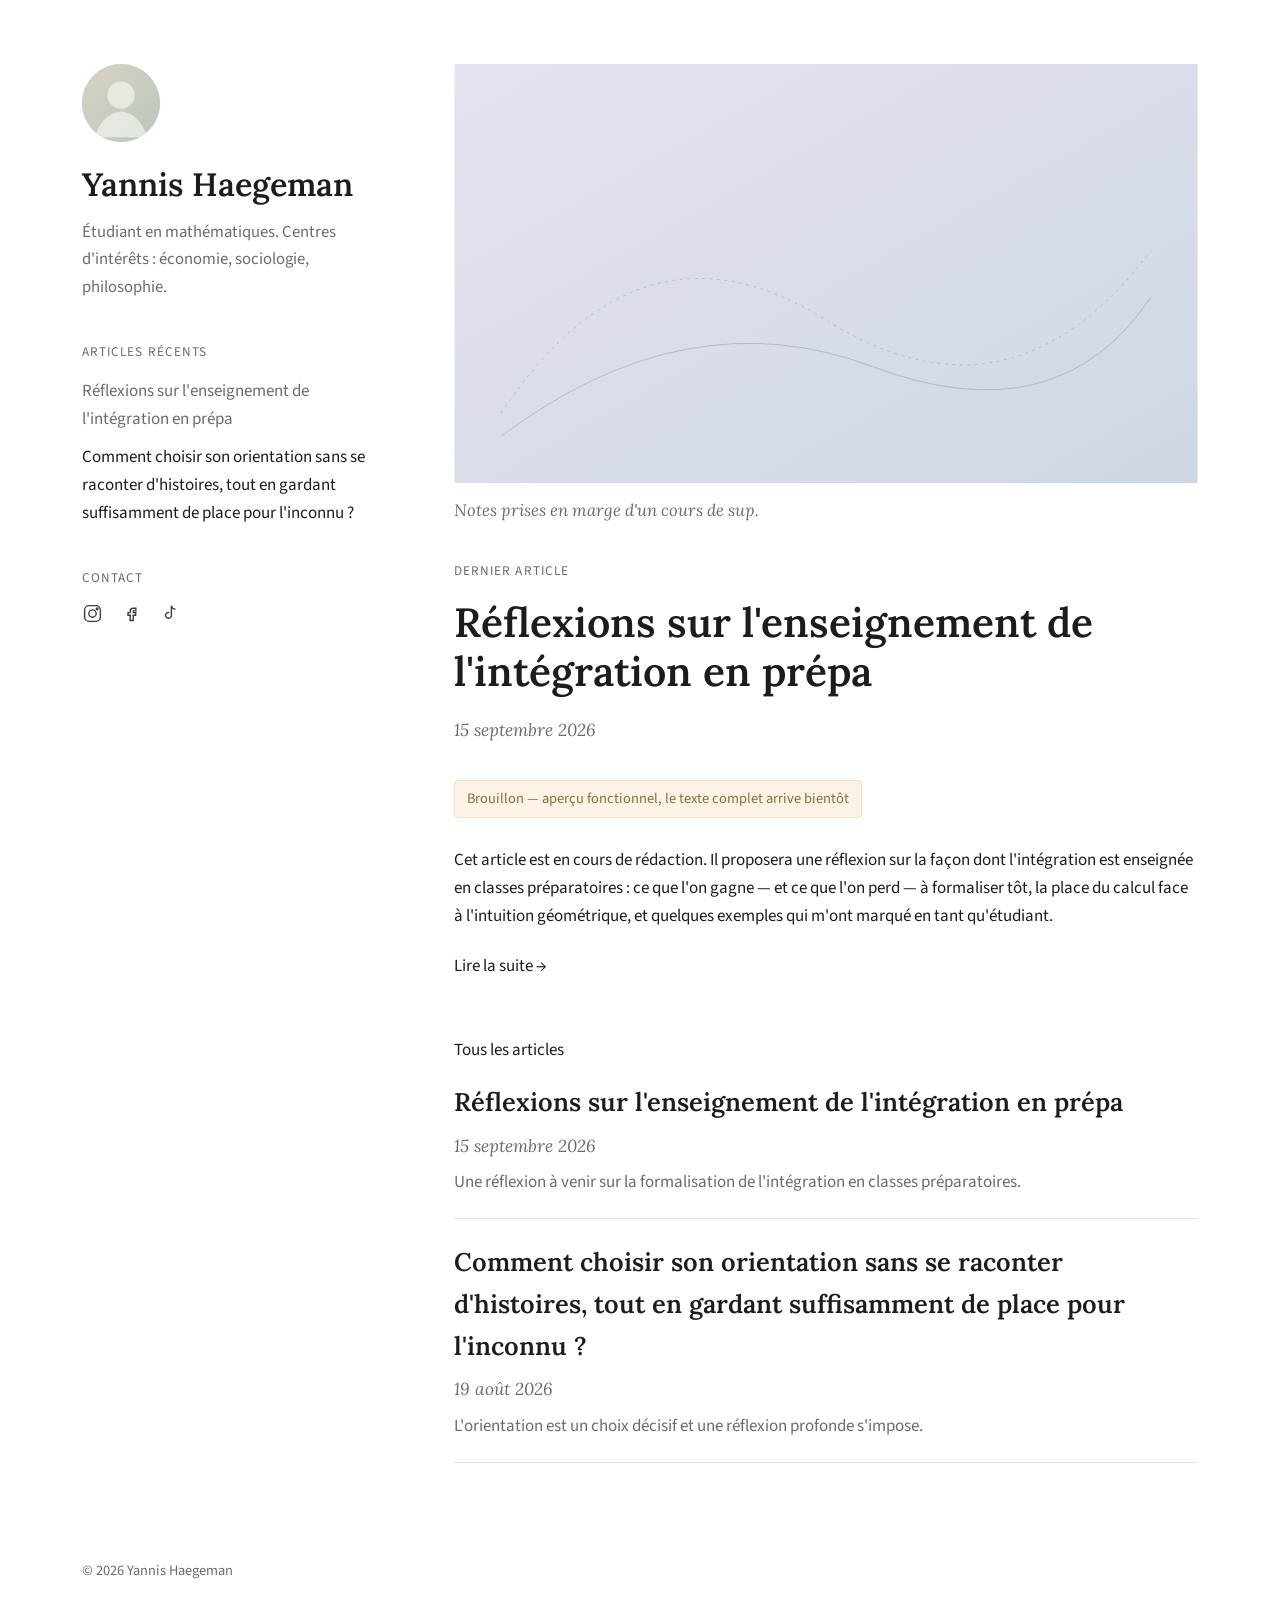
==== index.html @ 09762b98 "Version initiale du blog (aperçu fonctionnel, 2 articles en brouillon)" ====
<!DOCTYPE html>
<html lang="fr">
<head>
<meta charset="UTF-8">
<title>Yannis Haegeman — Blog</title>
<meta name="viewport" content="width=device-width, initial-scale=1">
<meta name="description" content="Réflexions sur l'orientation, les mathématiques et l'enseignement.">
<link rel="preconnect" href="https://fonts.googleapis.com">
<link rel="preconnect" href="https://fonts.gstatic.com" crossorigin>
<link href="https://fonts.googleapis.com/css2?family=Lora:ital,wght@0,400;0,500;0,600;1,400&family=Source+Sans+3:wght@400;500&display=swap" rel="stylesheet">
<link rel="stylesheet" href="/assets/css/style.css">
</head>
<body>
<div class="layout">

  <aside class="sidebar">
    <div class="avatar"><img src="/assets/img/avatar-placeholder.svg" alt="Photo de Yannis Haegeman"></div>
    <h1>Yannis Haegeman</h1>
    <p class="bio">Étudiant en mathématiques. Centres d'intérêts : économie, sociologie, philosophie.</p>

    <p class="section-label">Articles récents</p>
    <ul class="post-list">
      <li><a href="/articles/reflexions-integration-prepa" class="current">Réflexions sur l'enseignement de l'intégration en prépa</a></li>
      <li><a href="/articles/comment-choisir-son-orientation">Comment choisir son orientation sans se raconter d'histoires, tout en gardant suffisamment de place pour l'inconnu ?</a></li>
    </ul>

    <p class="section-label">Contact</p>
    <div class="contact-icons">
      <a href="#" aria-label="Instagram">
        <svg viewBox="0 0 24 24" fill="none" stroke="currentColor" stroke-width="1.6"><rect x="3" y="3" width="18" height="18" rx="5"/><circle cx="12" cy="12" r="4.2"/><circle cx="17.3" cy="6.7" r="1"/></svg>
      </a>
      <a href="#" aria-label="Facebook">
        <svg viewBox="0 0 24 24" fill="none" stroke="currentColor" stroke-width="1.6"><path d="M14 9h3V6h-3c-2 0-3.5 1.5-3.5 3.5V11H8v3h2.5v6H14v-6h2.6l.4-3H14V9.8c0-.5.3-.8.8-.8Z"/></svg>
      </a>
      <a href="#" aria-label="TikTok">
        <svg viewBox="0 0 24 24" fill="none" stroke="currentColor" stroke-width="1.6"><path d="M13 3v11.2a3.3 3.3 0 1 1-2.4-3.2M13 3c.4 2.4 2.1 4 4.6 4.2"/></svg>
      </a>
    </div>
  </aside>

  <main class="content">
    <div class="hero"><img src="/assets/img/hero-integration.svg" alt=""></div>
    <p class="hero-caption">Notes prises en marge d'un cours de sup.</p>

    <p class="eyebrow">Dernier article</p>
    <h2 class="post-title">Réflexions sur l'enseignement de l'intégration en prépa</h2>
    <p class="post-date">15 septembre 2026</p>

    <span class="draft-note">Brouillon — aperçu fonctionnel, le texte complet arrive bientôt</span>

    <div class="post-body">
      <p>Cet article est en cours de rédaction. Il proposera une réflexion sur la façon dont l'intégration est enseignée en classes préparatoires&nbsp;: ce que l'on gagne — et ce que l'on perd — à formaliser tôt, la place du calcul face à l'intuition géométrique, et quelques exemples qui m'ont marqué en tant qu'étudiant.</p>
      <p><a href="/articles/reflexions-integration-prepa">Lire la suite →</a></p>
    </div>

    <p class="section-label" style="margin-top: 56px;">Tous les articles</p>
    <ul class="post-list-full">
      <li>
        <h3><a href="/articles/reflexions-integration-prepa">Réflexions sur l'enseignement de l'intégration en prépa</a></h3>
        <p class="post-date" style="margin-bottom:0;">15 septembre 2026</p>
        <p class="excerpt">Une réflexion à venir sur la formalisation de l'intégration en classes préparatoires.</p>
      </li>
      <li>
        <h3><a href="/articles/comment-choisir-son-orientation">Comment choisir son orientation sans se raconter d'histoires, tout en gardant suffisamment de place pour l'inconnu ?</a></h3>
        <p class="post-date" style="margin-bottom:0;">19 août 2026</p>
        <p class="excerpt">L'orientation est un choix décisif et une réflexion profonde s'impose.</p>
      </li>
    </ul>
  </main>

</div>

<footer class="site-footer">© 2026 Yannis Haegeman</footer>
</body>
</html>
---- assets/css/style.css ----
/* ---------------------------------------------------------
   Blog de Yannis Haegeman — feuille de style partagée
   --------------------------------------------------------- */

:root {
  --text: #1c1c1c;
  --text-muted: #6b6b6b;
  --border: #e6e3dd;
  --bg: #ffffff;
  --bg-sidebar: #fbfaf8;
  --accent: #1c1c1c;
  --max-width: 1180px;
  --sidebar-width: 300px;
  --serif: "Lora", Georgia, "Times New Roman", serif;
  --sans: "Source Sans 3", -apple-system, BlinkMacSystemFont, "Segoe UI", sans-serif;
}

* { box-sizing: border-box; }

html, body {
  margin: 0;
  padding: 0;
  background: var(--bg);
  color: var(--text);
  font-family: var(--sans);
  font-size: 17px;
  line-height: 1.65;
  -webkit-font-smoothing: antialiased;
}

a { color: inherit; text-decoration: none; }
a:hover { text-decoration: underline; }

img { max-width: 100%; display: block; }

.layout {
  max-width: var(--max-width);
  margin: 0 auto;
  padding: 64px 32px 96px;
  display: grid;
  grid-template-columns: var(--sidebar-width) 1fr;
  gap: 72px;
  align-items: start;
}

/* ---------- Sidebar ---------- */

.sidebar {
  position: sticky;
  top: 64px;
}

.sidebar .avatar {
  width: 78px;
  height: 78px;
  border-radius: 50%;
  overflow: hidden;
  background: linear-gradient(135deg, #d8d2c4, #b9c7bd);
  margin-bottom: 24px;
}

.sidebar .avatar img {
  width: 100%;
  height: 100%;
  object-fit: cover;
}

.sidebar h1 {
  font-family: var(--serif);
  font-weight: 600;
  font-size: 1.9rem;
  margin: 0 0 14px;
  line-height: 1.2;
}

.sidebar .bio {
  color: var(--text-muted);
  font-size: 0.98rem;
  margin: 0 0 40px;
}

.sidebar .section-label {
  text-transform: uppercase;
  letter-spacing: 0.08em;
  font-size: 0.78rem;
  color: var(--text-muted);
  margin: 0 0 14px;
}

.sidebar .post-list {
  list-style: none;
  margin: 0 0 40px;
  padding: 0;
}

.sidebar .post-list li {
  margin-bottom: 10px;
}

.sidebar .post-list a {
  font-size: 1rem;
  border-bottom: 1px solid transparent;
}

.sidebar .post-list a:hover {
  text-decoration: none;
  border-bottom-color: var(--text);
}

.sidebar .post-list a.current {
  color: var(--text-muted);
  pointer-events: none;
}

.sidebar .contact-icons {
  display: flex;
  gap: 18px;
}

.sidebar .contact-icons a {
  color: var(--text);
  opacity: 0.85;
}

.sidebar .contact-icons a:hover {
  opacity: 1;
}

.sidebar .contact-icons svg {
  width: 21px;
  height: 21px;
  display: block;
}

/* ---------- Content ---------- */

.content .hero {
  width: 100%;
  aspect-ratio: 16 / 9;
  border-radius: 2px;
  margin-bottom: 14px;
  overflow: hidden;
}

.content .hero img {
  width: 100%;
  height: 100%;
  object-fit: cover;
}

.content .hero-caption {
  font-family: var(--serif);
  font-style: italic;
  color: var(--text-muted);
  font-size: 0.98rem;
  margin: 0 0 36px;
}

.content .eyebrow {
  text-transform: uppercase;
  letter-spacing: 0.08em;
  font-size: 0.78rem;
  color: var(--text-muted);
  margin: 0 0 16px;
}

.content h2.post-title {
  font-family: var(--serif);
  font-weight: 600;
  font-size: 2.4rem;
  line-height: 1.2;
  margin: 0 0 20px;
}

.content .post-date {
  font-family: var(--serif);
  font-style: italic;
  color: var(--text-muted);
  font-size: 1.02rem;
  margin: 0 0 36px;
}

.content .post-body p {
  margin: 0 0 22px;
}

.content .post-body h3 {
  font-family: var(--serif);
  font-size: 1.35rem;
  font-weight: 600;
  margin: 40px 0 16px;
}

.content .post-body ul,
.content .post-body ol {
  margin: 0 0 24px;
  padding-left: 22px;
}

.content .post-body li {
  margin-bottom: 10px;
}

.content .draft-note {
  display: inline-block;
  font-size: 0.85rem;
  color: #8a6d3b;
  background: #fbf3e6;
  border: 1px solid #f0e0c0;
  padding: 6px 12px;
  border-radius: 4px;
  margin-bottom: 28px;
}

.content .post-list-full {
  list-style: none;
  margin: 0;
  padding: 0;
}

.content .post-list-full li {
  padding: 22px 0;
  border-bottom: 1px solid var(--border);
}

.content .post-list-full li:first-child {
  padding-top: 0;
}

.content .post-list-full h3 {
  font-family: var(--serif);
  font-weight: 600;
  font-size: 1.5rem;
  margin: 0 0 8px;
}

.content .post-list-full .excerpt {
  color: var(--text-muted);
  margin: 8px 0 0;
}

footer.site-footer {
  max-width: var(--max-width);
  margin: 0 auto;
  padding: 0 32px 64px;
  color: var(--text-muted);
  font-size: 0.85rem;
}

/* ---------- Responsive ---------- */

@media (max-width: 820px) {
  .layout {
    grid-template-columns: 1fr;
    gap: 40px;
    padding: 40px 20px 72px;
  }
  .sidebar { position: static; }
  .content h2.post-title { font-size: 1.9rem; }
}
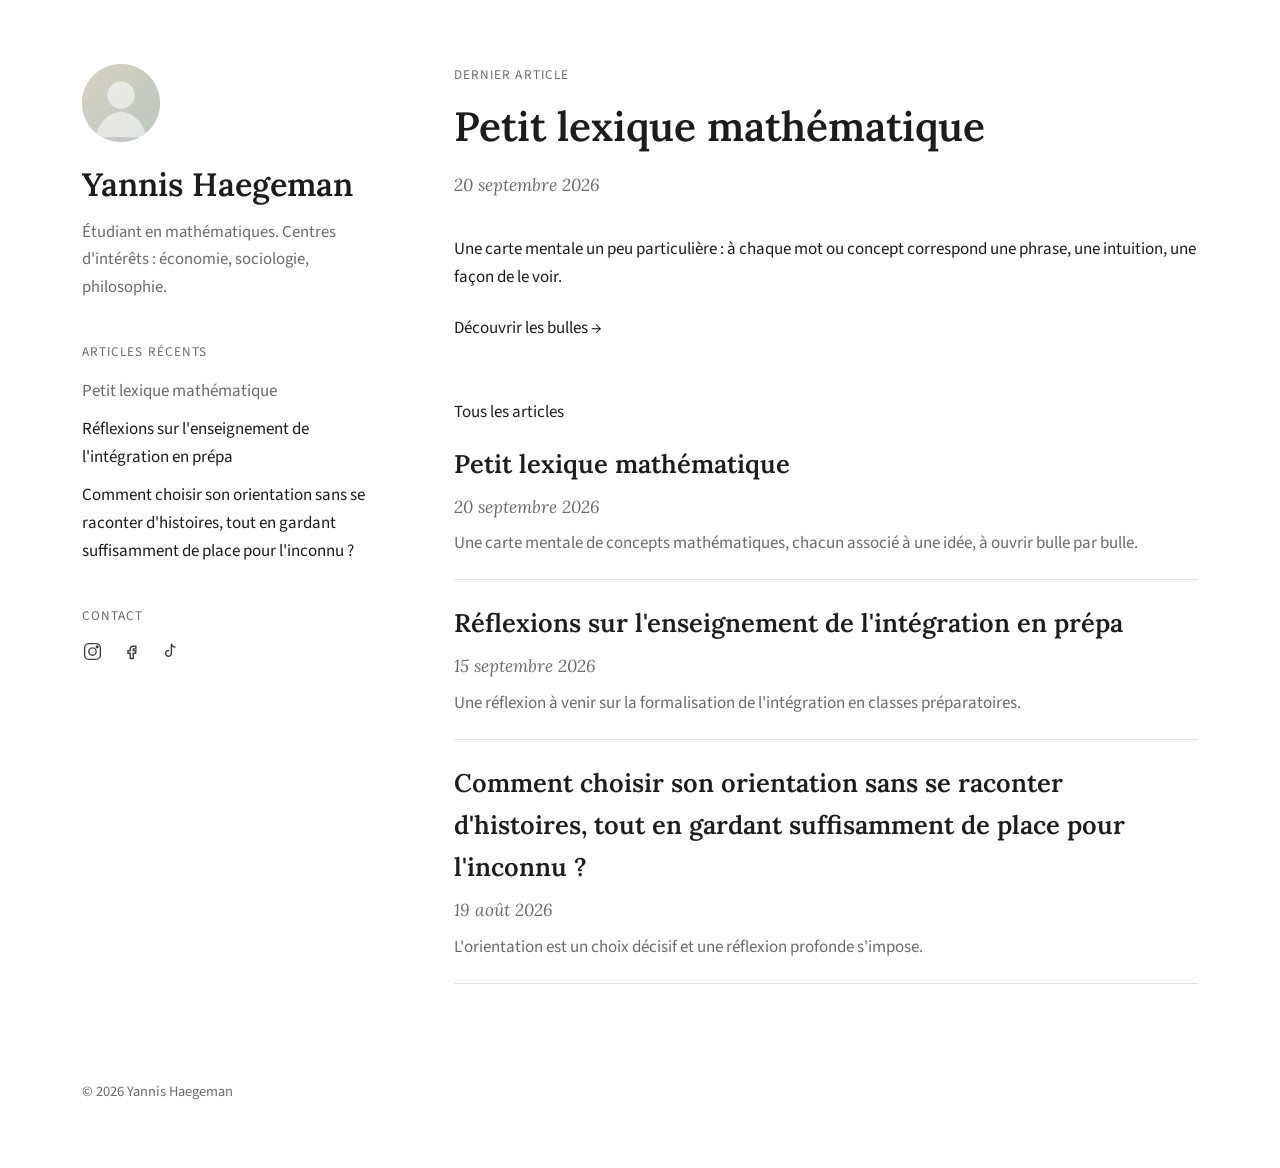
==== commit 9716aecd: "Ajoute l'article 'Petit lexique mathématique' (bulles cliquables) et met à jour la navigation" ====
--- a/index.html
+++ b/index.html
@@ -20,7 +20,8 @@
 
     <p class="section-label">Articles récents</p>
     <ul class="post-list">
-      <li><a href="/articles/reflexions-integration-prepa" class="current">Réflexions sur l'enseignement de l'intégration en prépa</a></li>
+      <li><a href="/articles/lexique-mathematique" class="current">Petit lexique mathématique</a></li>
+      <li><a href="/articles/reflexions-integration-prepa">Réflexions sur l'enseignement de l'intégration en prépa</a></li>
       <li><a href="/articles/comment-choisir-son-orientation">Comment choisir son orientation sans se raconter d'histoires, tout en gardant suffisamment de place pour l'inconnu ?</a></li>
     </ul>
 
@@ -39,22 +40,22 @@
   </aside>
 
   <main class="content">
-    <div class="hero"><img src="/assets/img/hero-integration.svg" alt=""></div>
-    <p class="hero-caption">Notes prises en marge d'un cours de sup.</p>
-
     <p class="eyebrow">Dernier article</p>
-    <h2 class="post-title">Réflexions sur l'enseignement de l'intégration en prépa</h2>
-    <p class="post-date">15 septembre 2026</p>
-
-    <span class="draft-note">Brouillon — aperçu fonctionnel, le texte complet arrive bientôt</span>
+    <h2 class="post-title">Petit lexique mathématique</h2>
+    <p class="post-date">20 septembre 2026</p>
 
     <div class="post-body">
-      <p>Cet article est en cours de rédaction. Il proposera une réflexion sur la façon dont l'intégration est enseignée en classes préparatoires&nbsp;: ce que l'on gagne — et ce que l'on perd — à formaliser tôt, la place du calcul face à l'intuition géométrique, et quelques exemples qui m'ont marqué en tant qu'étudiant.</p>
-      <p><a href="/articles/reflexions-integration-prepa">Lire la suite →</a></p>
+      <p>Une carte mentale un peu particulière&nbsp;: à chaque mot ou concept correspond une phrase, une intuition, une façon de le voir.</p>
+      <p><a href="/articles/lexique-mathematique">Découvrir les bulles →</a></p>
     </div>
 
     <p class="section-label" style="margin-top: 56px;">Tous les articles</p>
     <ul class="post-list-full">
+      <li>
+        <h3><a href="/articles/lexique-mathematique">Petit lexique mathématique</a></h3>
+        <p class="post-date" style="margin-bottom:0;">20 septembre 2026</p>
+        <p class="excerpt">Une carte mentale de concepts mathématiques, chacun associé à une idée, à ouvrir bulle par bulle.</p>
+      </li>
       <li>
         <h3><a href="/articles/reflexions-integration-prepa">Réflexions sur l'enseignement de l'intégration en prépa</a></h3>
         <p class="post-date" style="margin-bottom:0;">15 septembre 2026</p>
--- a/assets/css/style.css
+++ b/assets/css/style.css
@@ -258,3 +258,116 @@
   .sidebar { position: static; }
   .content h2.post-title { font-size: 1.9rem; }
 }
+
+/* ---------- Lexique / bulles ---------- */
+
+.lexique-intro {
+  font-family: var(--serif);
+  font-style: italic;
+  color: var(--text-muted);
+  font-size: 1.05rem;
+  margin: 0 0 40px;
+  max-width: 46em;
+}
+
+.bubble-grid {
+  display: flex;
+  flex-wrap: wrap;
+  gap: 14px;
+  margin: 0 0 24px;
+  padding: 0;
+  list-style: none;
+}
+
+.bubble {
+  font-family: var(--serif);
+  font-weight: 600;
+  font-size: 1.05rem;
+  color: var(--text);
+  background: var(--bg-sidebar);
+  border: 1px solid var(--border);
+  border-radius: 999px;
+  padding: 12px 24px;
+  cursor: pointer;
+  transition: transform 0.15s ease, background 0.15s ease, box-shadow 0.15s ease;
+  -webkit-tap-highlight-color: transparent;
+}
+
+.bubble:hover,
+.bubble:focus-visible {
+  background: #f1efe7;
+  transform: translateY(-2px);
+  box-shadow: 0 6px 16px rgba(28, 28, 28, 0.08);
+  outline: none;
+}
+
+.bubble-overlay {
+  position: fixed;
+  inset: 0;
+  background: rgba(20, 19, 16, 0.55);
+  display: flex;
+  align-items: center;
+  justify-content: center;
+  padding: 24px;
+  opacity: 0;
+  pointer-events: none;
+  transition: opacity 0.2s ease;
+  z-index: 100;
+}
+
+.bubble-overlay.is-active {
+  opacity: 1;
+  pointer-events: auto;
+}
+
+.bubble-card {
+  position: relative;
+  background: #fffdf9;
+  width: 100%;
+  max-width: 560px;
+  border-radius: 22px;
+  padding: 48px 44px;
+  box-shadow: 0 30px 70px rgba(0, 0, 0, 0.28);
+  transform: scale(0.9) translateY(10px);
+  transition: transform 0.22s ease;
+}
+
+.bubble-overlay.is-active .bubble-card {
+  transform: scale(1) translateY(0);
+}
+
+.bubble-card .bubble-close {
+  position: absolute;
+  top: 18px;
+  right: 20px;
+  border: none;
+  background: none;
+  font-size: 1.6rem;
+  line-height: 1;
+  color: var(--text-muted);
+  cursor: pointer;
+  padding: 4px 8px;
+}
+
+.bubble-card .bubble-close:hover {
+  color: var(--text);
+}
+
+.bubble-card h3 {
+  font-family: var(--serif);
+  font-weight: 600;
+  font-size: 2.1rem;
+  margin: 0 0 20px;
+  line-height: 1.15;
+}
+
+.bubble-card p {
+  font-size: 1.15rem;
+  line-height: 1.6;
+  margin: 0;
+}
+
+@media (max-width: 600px) {
+  .bubble-card { padding: 36px 26px; }
+  .bubble-card h3 { font-size: 1.7rem; }
+}
